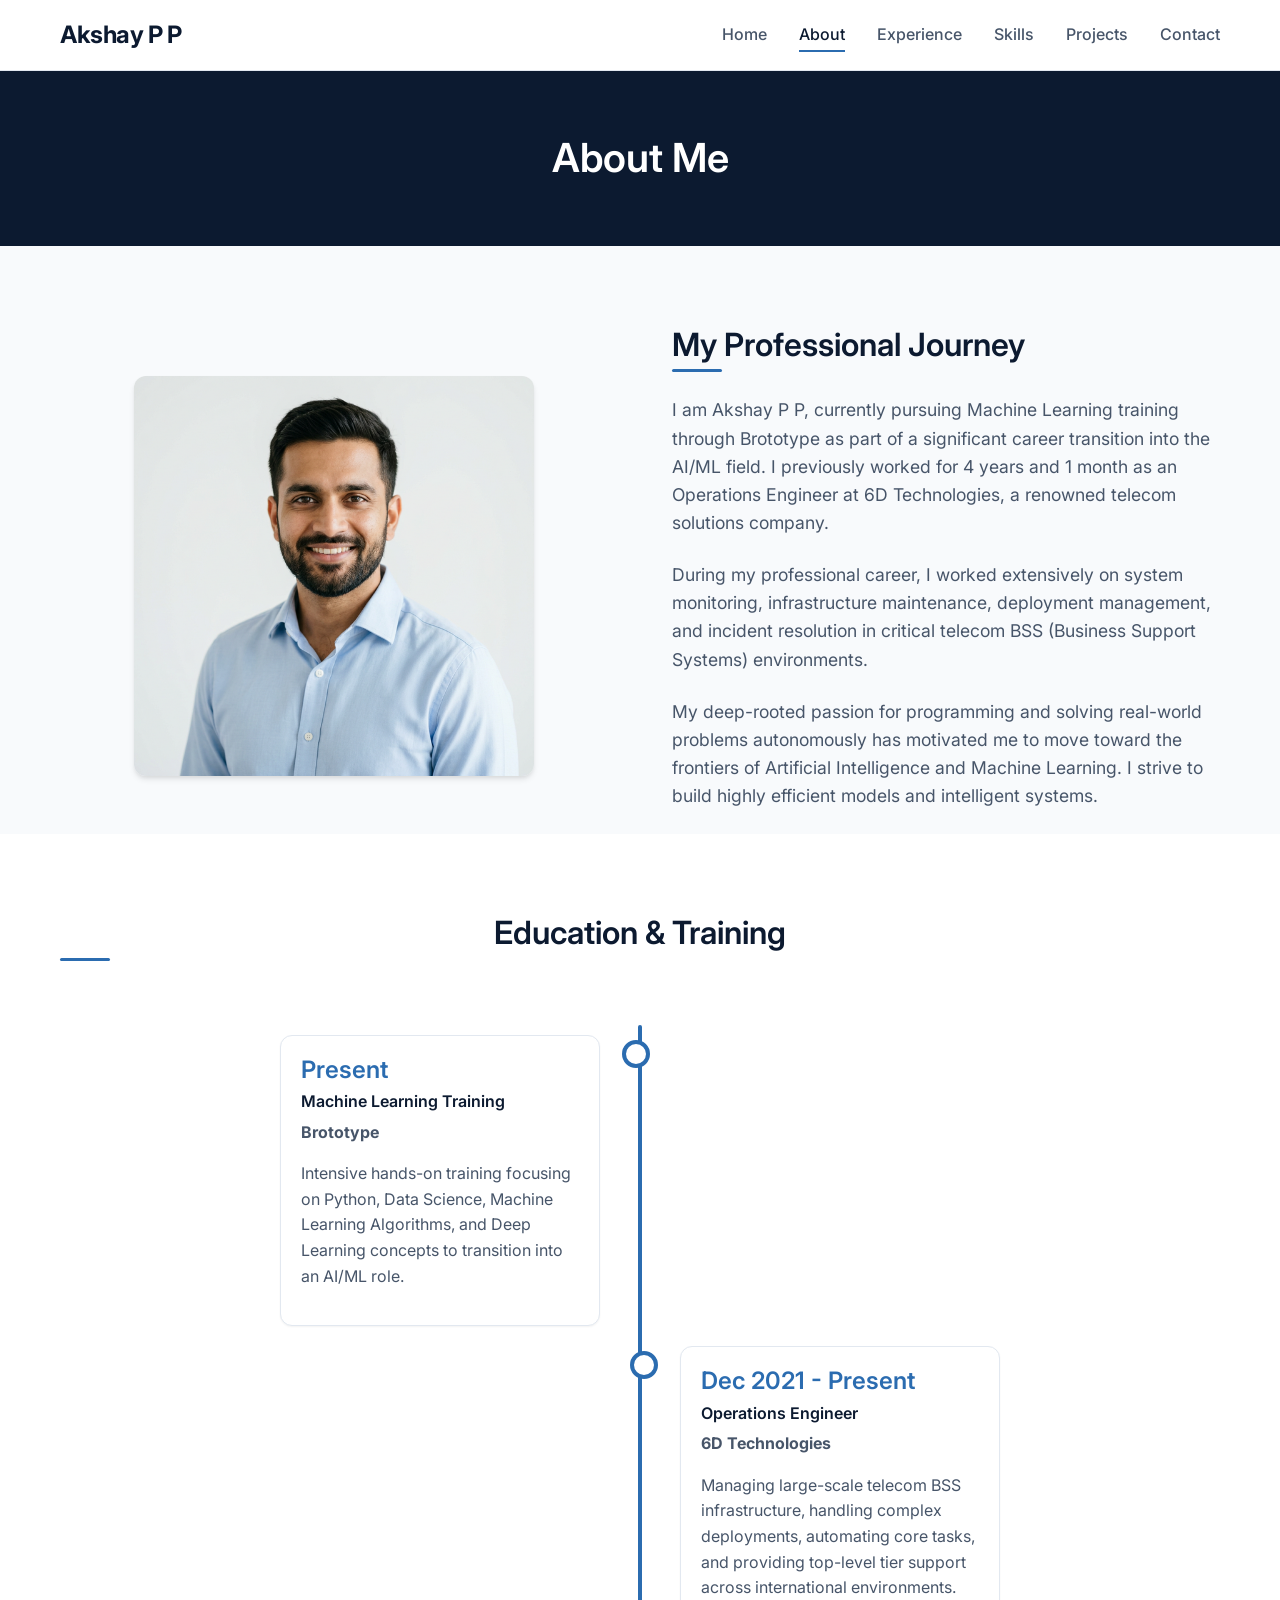
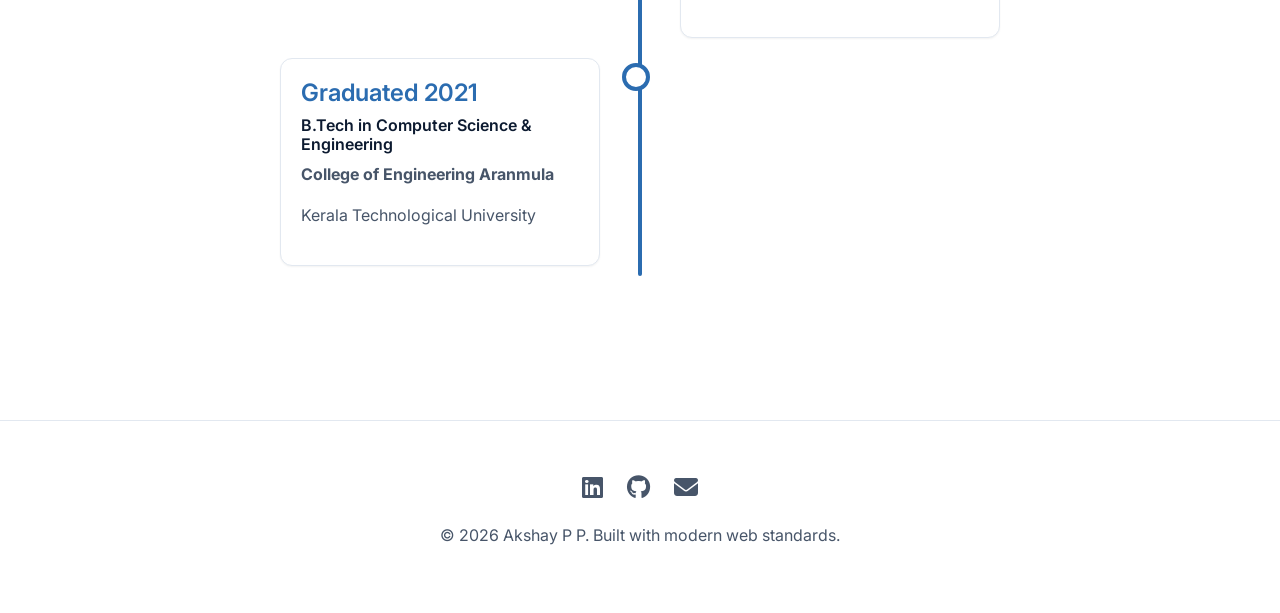
==== Portfolio_website/about.html @ c9c259c6 "Portfolio Website" ====
<!DOCTYPE html>
<html lang="en">
<head>
  <meta charset="UTF-8">
  <meta name="viewport" content="width=device-width, initial-scale=1.0">
  <title>About | Akshay P P</title>
  <meta name="description" content="Learn more about Akshay P P, an aspiring AI/ML Engineer with telecom operations background.">
  <link rel="stylesheet" href="assets/css/style.css">
  <link rel="stylesheet" href="https://cdnjs.cloudflare.com/ajax/libs/font-awesome/6.4.0/css/all.min.css">
  <style>
    .page-header {
      background-color: var(--primary-color);
      color: #fff;
      padding: 4rem 0;
      text-align: center;
    }
    .page-header h1 {
      color: #fff;
      margin-bottom: 0;
    }
    .bio-section {
      display: flex;
      gap: 4rem;
      align-items: center;
      margin-top: 5rem;
    }
    .bio-image {
      flex: 1;
      text-align: center;
    }
    .bio-image img {
      width: 100%;
      max-width: 400px;
      border-radius: 12px;
      box-shadow: var(--shadow-md);
    }
    .bio-content {
      flex: 1;
    }
    .bio-content p {
      font-size: 1.1rem;
      margin-bottom: 1.5rem;
    }

    /* Timeline */
    .timeline {
      position: relative;
      max-width: 800px;
      margin: 4rem auto;
    }
    .timeline::after {
      content: '';
      position: absolute;
      width: 4px;
      background-color: var(--accent-color);
      top: 0;
      bottom: 0;
      left: 50%;
      margin-left: -2px;
      border-radius: 4px;
    }
    .timeline-item {
      padding: 10px 40px;
      position: relative;
      background-color: inherit;
      width: 50%;
    }
    .timeline-item::after {
      content: '';
      position: absolute;
      width: 20px;
      height: 20px;
      right: -10px;
      background-color: var(--bg-card);
      border: 4px solid var(--accent-color);
      top: 15px;
      border-radius: 50%;
      z-index: 1;
    }
    .left { left: 0; }
    .right { left: 50%; }
    .right::after { left: -10px; }
    .timeline-content {
      padding: 20px;
      background-color: var(--bg-card);
      position: relative;
      border-radius: 12px;
      box-shadow: var(--shadow-sm);
      border: 1px solid var(--border-color);
    }
    .timeline-date {
      color: var(--accent-color);
      font-weight: 600;
      margin-bottom: 0.5rem;
    }

    @media (max-width: 768px) {
      .bio-section { flex-direction: column; }
      .timeline::after { left: 31px; }
      .timeline-item { width: 100%; padding-left: 70px; padding-right: 25px; }
      .timeline-item::after { left: 21px; }
      .right { left: 0%; }
    }
  </style>
</head>
<body>

  <!-- Navigation -->
  <nav class="navbar">
    <div class="container nav-container">
      <a href="index.html" class="logo">Akshay P P</a>
      <div class="hamburger">
        <span></span>
        <span></span>
        <span></span>
      </div>
      <ul class="nav-menu">
        <li><a href="index.html" class="nav-link">Home</a></li>
        <li><a href="about.html" class="nav-link">About</a></li>
        <li><a href="experience.html" class="nav-link">Experience</a></li>
        <li><a href="skills.html" class="nav-link">Skills</a></li>
        <li><a href="projects.html" class="nav-link">Projects</a></li>
        <li><a href="contact.html" class="nav-link">Contact</a></li>
      </ul>
    </div>
  </nav>

  <!-- Page Header -->
  <header class="page-header">
    <div class="container">
      <h1 class="fade-in">About Me</h1>
    </div>
  </header>

  <!-- Bio Section -->
  <section class="container bio-section flex-center fade-in">
    <div class="bio-image">
      <img src="assets/images/profile.png" alt="Akshay Professional Photo">
    </div>
    <div class="bio-content">
      <h2>My Professional Journey</h2>
      <p>
        I am Akshay P P, currently pursuing Machine Learning training through Brototype as part of a significant career transition into the AI/ML field. I previously worked for 4 years and 1 month as an Operations Engineer at 6D Technologies, a renowned telecom solutions company.
      </p>
      <p>
        During my professional career, I worked extensively on system monitoring, infrastructure maintenance, deployment management, and incident resolution in critical telecom BSS (Business Support Systems) environments.
      </p>
      <p>
        My deep-rooted passion for programming and solving real-world problems autonomously has motivated me to move toward the frontiers of Artificial Intelligence and Machine Learning. I strive to build highly efficient models and intelligent systems.
      </p>
    </div>
  </section>

  <!-- Education Timeline Section -->
  <section style="background-color: #fff;">
    <div class="container py-3">
      <h2 class="text-center fade-in">Education & Training</h2>
      <div class="timeline fade-in">
        
        <!-- ML Training -->
        <div class="timeline-item left">
          <div class="timeline-content">
            <h3 class="timeline-date">Present</h3>
            <h4>Machine Learning Training</h4>
            <p><strong>Brototype</strong></p>
            <p>Intensive hands-on training focusing on Python, Data Science, Machine Learning Algorithms, and Deep Learning concepts to transition into an AI/ML role.</p>
          </div>
        </div>

        <!-- Career -->
        <div class="timeline-item right">
          <div class="timeline-content">
            <h3 class="timeline-date">Dec 2021 - Present</h3>
            <h4>Operations Engineer</h4>
            <p><strong>6D Technologies</strong></p>
            <p>Managing large-scale telecom BSS infrastructure, handling complex deployments, automating core tasks, and providing top-level tier support across international environments.</p>
          </div>
        </div>

        <!-- Degree -->
        <div class="timeline-item left">
          <div class="timeline-content">
            <h3 class="timeline-date">Graduated 2021</h3>
            <h4>B.Tech in Computer Science & Engineering</h4>
            <p><strong>College of Engineering Aranmula</strong></p>
            <p>Kerala Technological University</p>
          </div>
        </div>

      </div>
    </div>
  </section>

  <!-- Footer -->
  <footer>
    <div class="container footer-content">
      <div class="social-links">
        <a href="https://www.linkedin.com/in/akshaypramodp" target="_blank" aria-label="LinkedIn"><i class="fab fa-linkedin"></i></a>
        <a href="https://github.com/akshaypramodp" target="_blank" aria-label="GitHub"><i class="fab fa-github"></i></a>
        <a href="mailto:akshaypramod107@gmail.com" aria-label="Email"><i class="fas fa-envelope"></i></a>
      </div>
      <p>&copy; 2026 Akshay P P. Built with modern web standards.</p>
    </div>
  </footer>

  <script src="assets/js/main.js"></script>
</body>
</html>
---- Portfolio_website/assets/css/style.css ----
/* Google Fonts: Inter */
@import url('https://fonts.googleapis.com/css2?family=Inter:wght@300;400;500;600;700&display=swap');

/* CSS Variables for Light Theme */
:root {
  --primary-color: #0c1a30; /* Navy blue */
  --secondary-color: #1a365d; /* Lighter navy */
  --accent-color: #2b6cb0; /* Bright blue for links/buttons */
  --text-primary: #1e293b; /* Dark Slate Gray */
  --text-secondary: #475569; /* Gray */
  --bg-main: #f8fafc; /* Very light gray */
  --bg-card: #ffffff; /* White */
  --border-color: #e2e8f0;
  
  --font-family: 'Inter', sans-serif;
  
  --shadow-sm: 0 1px 2px rgba(0,0,0,0.05);
  --shadow-md: 0 4px 6px -1px rgba(0,0,0,0.1), 0 2px 4px -1px rgba(0,0,0,0.06);
  --shadow-lg: 0 10px 15px -3px rgba(0,0,0,0.1), 0 4px 6px -2px rgba(0,0,0,0.05);
  
  --transition: all 0.3s cubic-bezier(0.4, 0, 0.2, 1);
}

/* Reset and Base Styles */
* {
  margin: 0;
  padding: 0;
  box-sizing: border-box;
}

html {
  scroll-behavior: smooth;
}

body {
  font-family: var(--font-family);
  background-color: var(--bg-main);
  color: var(--text-primary);
  line-height: 1.6;
  padding-top: 70px; /* Space for sticky nav */
}

a {
  text-decoration: none;
  color: var(--accent-color);
  transition: var(--transition);
}

a:hover {
  filter: brightness(1.2);
}

ul {
  list-style: none;
}

img {
  max-width: 100%;
  border-radius: 8px;
}

/* Container */
.container {
  max-width: 1200px;
  margin: 0 auto;
  padding: 0 20px;
}

/* Typography */
h1, h2, h3, h4, h5, h6 {
  font-weight: 600;
  line-height: 1.2;
  margin-bottom: 0.5em;
  color: var(--primary-color);
}

h1 { font-size: 2.5rem; }
h2 { font-size: 2rem; position: relative; padding-bottom: 0.5rem; margin-bottom: 1.5rem; }
h2::after {
  content: '';
  position: absolute;
  left: 0;
  bottom: 0;
  height: 3px;
  width: 50px;
  background-color: var(--accent-color);
  border-radius: 2px;
}
h3 { font-size: 1.5rem; }
p { margin-bottom: 1rem; color: var(--text-secondary); }

/* Navigation Area */
.navbar {
  position: fixed;
  top: 0;
  left: 0;
  width: 100%;
  background: rgba(255, 255, 255, 0.95);
  backdrop-filter: blur(10px);
  z-index: 1000;
  border-bottom: 1px solid var(--border-color);
  transition: var(--transition);
}

.nav-container {
  display: flex;
  justify-content: space-between;
  align-items: center;
  height: 70px;
}

.logo {
  font-size: 1.5rem;
  font-weight: 700;
  color: var(--primary-color);
  letter-spacing: -0.5px;
}

.nav-menu {
  display: flex;
  gap: 2rem;
}

.nav-link {
  color: var(--text-secondary);
  font-weight: 500;
  padding: 0.5rem 0;
  position: relative;
}

.nav-link::after {
  content: '';
  position: absolute;
  bottom: 0;
  left: 0;
  width: 0;
  height: 2px;
  background-color: var(--accent-color);
  transition: var(--transition);
}

.nav-link:hover::after,
.nav-link.active::after {
  width: 100%;
}

.nav-link:hover,
.nav-link.active {
  color: var(--primary-color);
}

/* Hamburger menu (Mobile) */
.hamburger {
  display: none;
  cursor: pointer;
  flex-direction: column;
  gap: 5px;
}
.hamburger span {
  display: block;
  width: 25px;
  height: 3px;
  background-color: var(--primary-color);
  transition: var(--transition);
}

/* Buttons */
.btn {
  display: inline-block;
  padding: 0.75rem 1.5rem;
  border-radius: 6px;
  font-weight: 500;
  text-align: center;
  cursor: pointer;
  border: none;
  transition: var(--transition);
}

.btn-primary {
  background-color: var(--accent-color);
  color: #fff;
}
.btn-primary:hover {
  background-color: var(--secondary-color);
  color: #fff;
  transform: translateY(-2px);
  box-shadow: var(--shadow-md);
}

.btn-secondary {
  background-color: transparent;
  color: var(--accent-color);
  border: 1px solid var(--accent-color);
}
.btn-secondary:hover {
  background-color: rgba(43, 108, 176, 0.05);
  transform: translateY(-2px);
}

/* Layout Utilities & Grids */
.grid {
  display: grid;
  gap: 2rem;
}
.grid-2 { grid-template-columns: repeat(auto-fit, minmax(300px, 1fr)); }
.grid-3 { grid-template-columns: repeat(auto-fit, minmax(250px, 1fr)); }

.flex-center {
  display: flex;
  justify-content: center;
  align-items: center;
}

/* Cards */
.card {
  background: var(--bg-card);
  border: 1px solid var(--border-color);
  border-radius: 12px;
  padding: 1.5rem;
  box-shadow: var(--shadow-sm);
  transition: var(--transition);
  height: 100%;
}

.card:hover {
  box-shadow: var(--shadow-lg);
  transform: translateY(-5px);
  border-color: rgba(43, 108, 176, 0.3);
}

.card-title {
  font-size: 1.2rem;
  margin-bottom: 0.5rem;
  color: var(--primary-color);
}

.card-subtitle {
  font-size: 0.9rem;
  color: var(--accent-color);
  margin-bottom: 1rem;
  font-weight: 500;
}

/* Sections */
section {
  padding: 5rem 0;
}

/* Footer */
footer {
  background-color: #fff;
  border-top: 1px solid var(--border-color);
  padding: 3rem 0;
  text-align: center;
  margin-top: auto;
}

.footer-content {
  display: flex;
  flex-direction: column;
  gap: 1rem;
  align-items: center;
}

.social-links {
  display: flex;
  gap: 1.5rem;
}

.social-links a {
  color: var(--text-secondary);
  font-size: 1.5rem;
}
.social-links a:hover {
  color: var(--accent-color);
  transform: scale(1.1);
}

/* Utilities */
.text-center { text-align: center; }
.mt-1 { margin-top: 1rem; } .mt-2 { margin-top: 2rem; } .mt-3 { margin-top: 3rem; }
.mb-1 { margin-bottom: 1rem; } .mb-2 { margin-bottom: 2rem; } .mb-3 { margin-bottom: 3rem; }

/* Animations */
.fade-in {
  opacity: 0;
  transform: translateY(20px);
  transition: opacity 0.6s ease-out, transform 0.6s ease-out;
}

.fade-in.is-visible {
  opacity: 1;
  transform: translateY(0);
}

/* Media Queries */
@media (max-width: 768px) {
  body { padding-top: 60px; }
  .nav-container { height: 60px; }
  h1 { font-size: 2rem; }
  
  .hamburger { display: flex; }
  
  .nav-menu {
    position: fixed;
    top: 60px;
    left: -100%;
    width: 100%;
    height: calc(100vh - 60px);
    background-color: var(--bg-card);
    flex-direction: column;
    align-items: center;
    justify-content: center;
    transition: 0.4s ease;
    gap: 3rem;
  }
  
  .nav-menu.active {
    left: 0;
  }
}
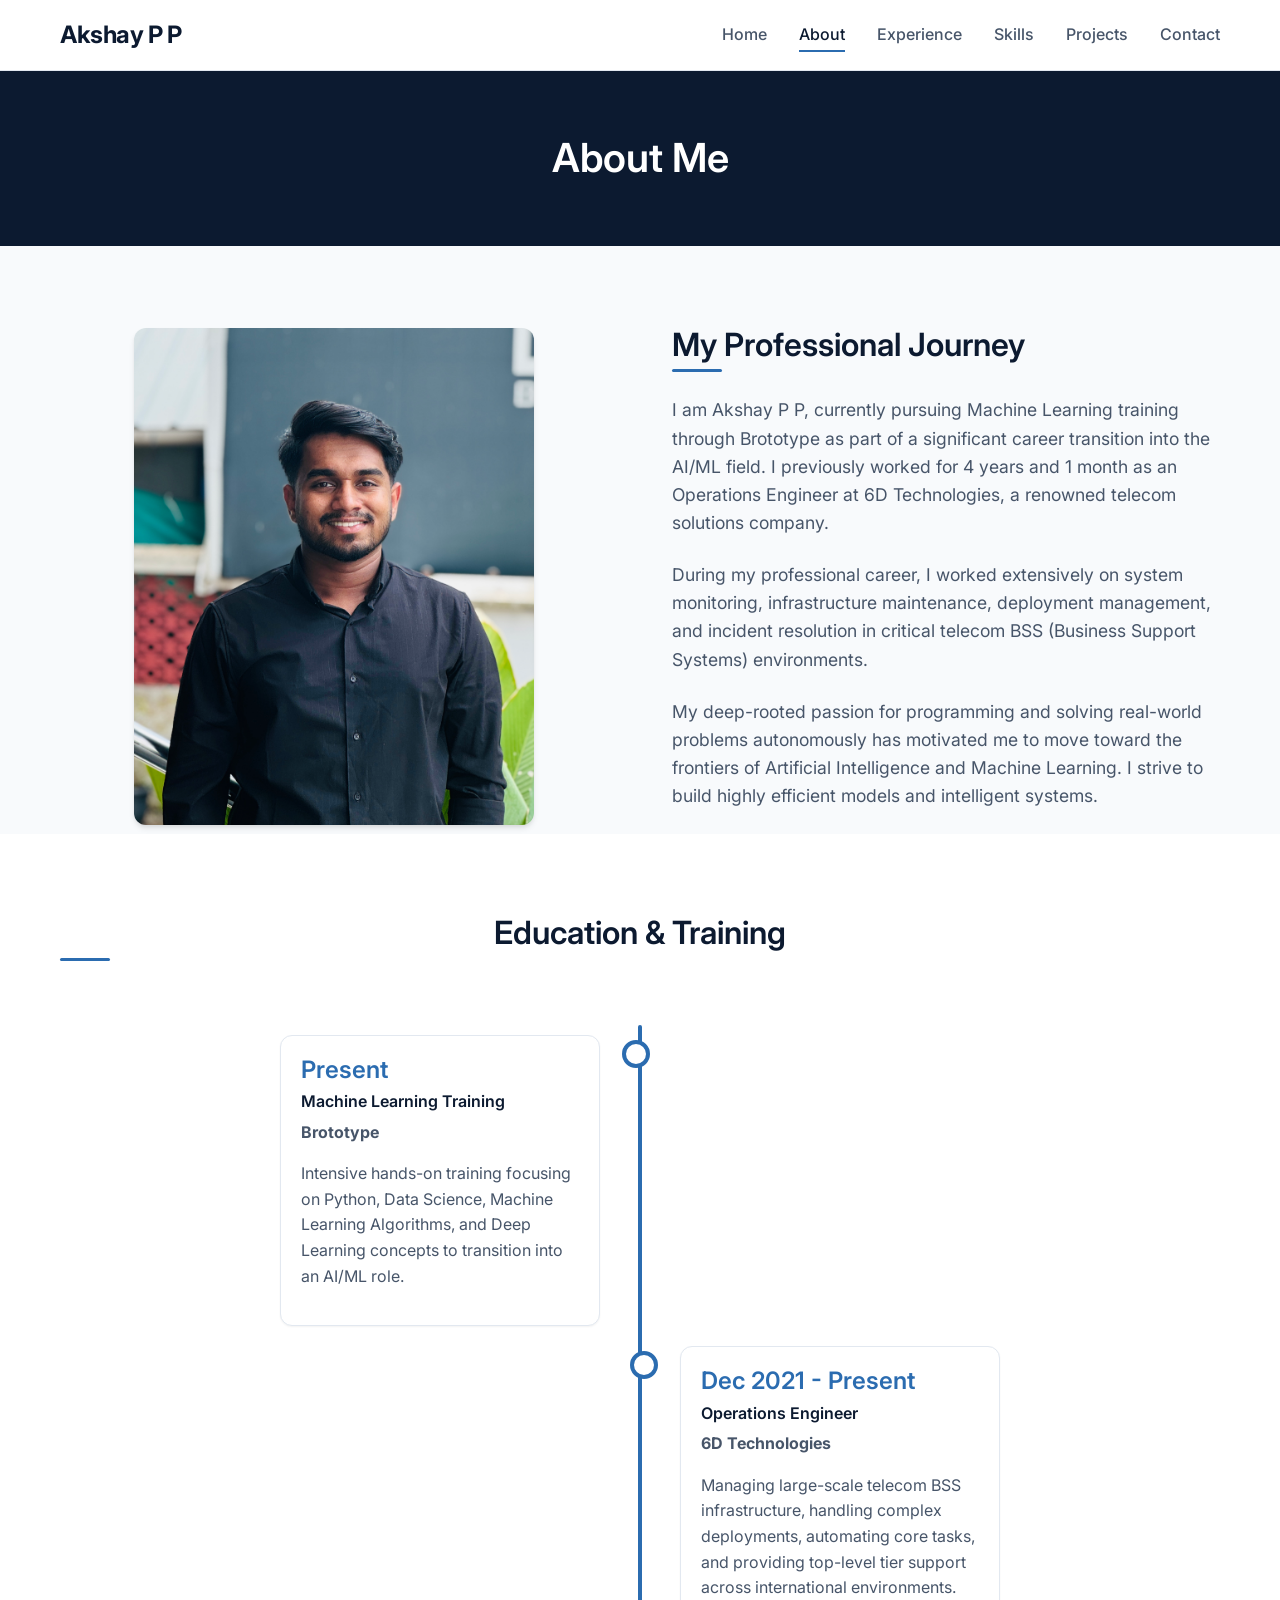
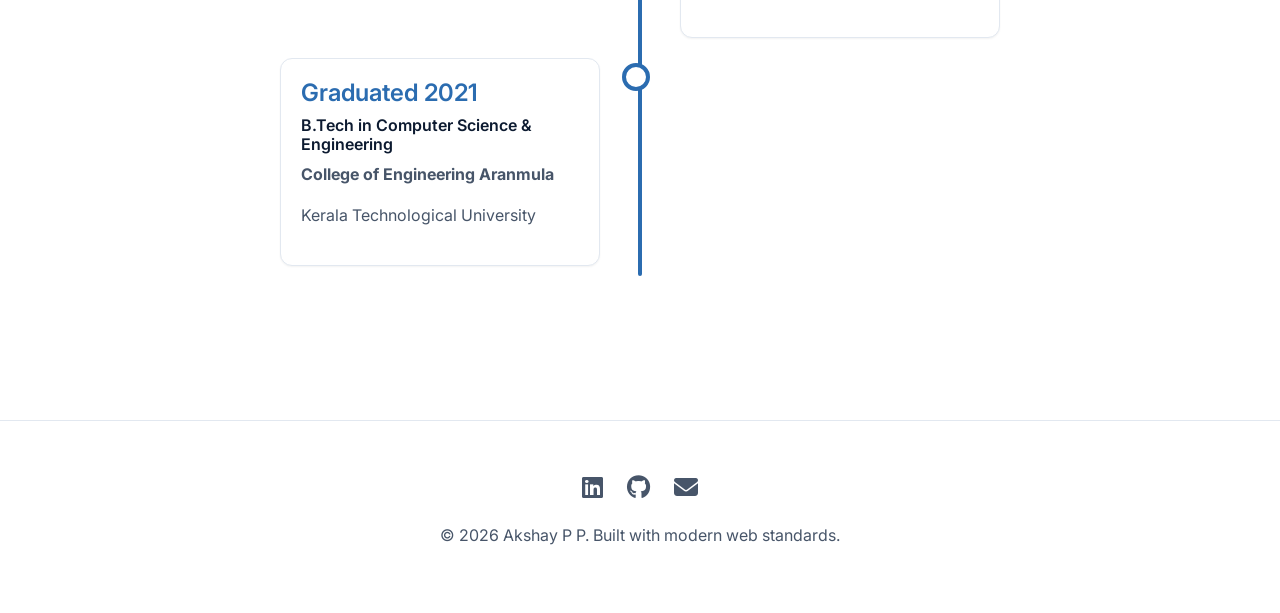
==== commit 60439b8e: "Personal details change" ====
--- a/Portfolio_website/about.html
+++ b/Portfolio_website/about.html
@@ -1,10 +1,12 @@
 <!DOCTYPE html>
 <html lang="en">
+
 <head>
   <meta charset="UTF-8">
   <meta name="viewport" content="width=device-width, initial-scale=1.0">
   <title>About | Akshay P P</title>
-  <meta name="description" content="Learn more about Akshay P P, an aspiring AI/ML Engineer with telecom operations background.">
+  <meta name="description"
+    content="Learn more about Akshay P P, an aspiring AI/ML Engineer with telecom operations background.">
   <link rel="stylesheet" href="assets/css/style.css">
   <link rel="stylesheet" href="https://cdnjs.cloudflare.com/ajax/libs/font-awesome/6.4.0/css/all.min.css">
   <style>
@@ -14,29 +16,35 @@
       padding: 4rem 0;
       text-align: center;
     }
+
     .page-header h1 {
       color: #fff;
       margin-bottom: 0;
     }
+
     .bio-section {
       display: flex;
       gap: 4rem;
       align-items: center;
       margin-top: 5rem;
     }
+
     .bio-image {
       flex: 1;
       text-align: center;
     }
+
     .bio-image img {
       width: 100%;
       max-width: 400px;
       border-radius: 12px;
       box-shadow: var(--shadow-md);
     }
+
     .bio-content {
       flex: 1;
     }
+
     .bio-content p {
       font-size: 1.1rem;
       margin-bottom: 1.5rem;
@@ -48,6 +56,7 @@
       max-width: 800px;
       margin: 4rem auto;
     }
+
     .timeline::after {
       content: '';
       position: absolute;
@@ -59,12 +68,14 @@
       margin-left: -2px;
       border-radius: 4px;
     }
+
     .timeline-item {
       padding: 10px 40px;
       position: relative;
       background-color: inherit;
       width: 50%;
     }
+
     .timeline-item::after {
       content: '';
       position: absolute;
@@ -77,9 +88,19 @@
       border-radius: 50%;
       z-index: 1;
     }
-    .left { left: 0; }
-    .right { left: 50%; }
-    .right::after { left: -10px; }
+
+    .left {
+      left: 0;
+    }
+
+    .right {
+      left: 50%;
+    }
+
+    .right::after {
+      left: -10px;
+    }
+
     .timeline-content {
       padding: 20px;
       background-color: var(--bg-card);
@@ -88,6 +109,7 @@
       box-shadow: var(--shadow-sm);
       border: 1px solid var(--border-color);
     }
+
     .timeline-date {
       color: var(--accent-color);
       font-weight: 600;
@@ -95,14 +117,31 @@
     }
 
     @media (max-width: 768px) {
-      .bio-section { flex-direction: column; }
-      .timeline::after { left: 31px; }
-      .timeline-item { width: 100%; padding-left: 70px; padding-right: 25px; }
-      .timeline-item::after { left: 21px; }
-      .right { left: 0%; }
+      .bio-section {
+        flex-direction: column;
+      }
+
+      .timeline::after {
+        left: 31px;
+      }
+
+      .timeline-item {
+        width: 100%;
+        padding-left: 70px;
+        padding-right: 25px;
+      }
+
+      .timeline-item::after {
+        left: 21px;
+      }
+
+      .right {
+        left: 0%;
+      }
     }
   </style>
 </head>
+
 <body>
 
   <!-- Navigation -->
@@ -135,18 +174,23 @@
   <!-- Bio Section -->
   <section class="container bio-section flex-center fade-in">
     <div class="bio-image">
-      <img src="assets/images/profile.png" alt="Akshay Professional Photo">
+      <img src="assets/images/profile-2.jpeg" alt="Akshay Professional Photo">
     </div>
     <div class="bio-content">
       <h2>My Professional Journey</h2>
       <p>
-        I am Akshay P P, currently pursuing Machine Learning training through Brototype as part of a significant career transition into the AI/ML field. I previously worked for 4 years and 1 month as an Operations Engineer at 6D Technologies, a renowned telecom solutions company.
+        I am Akshay P P, currently pursuing Machine Learning training through Brototype as part of a significant career
+        transition into the AI/ML field. I previously worked for 4 years and 1 month as an Operations Engineer at 6D
+        Technologies, a renowned telecom solutions company.
       </p>
       <p>
-        During my professional career, I worked extensively on system monitoring, infrastructure maintenance, deployment management, and incident resolution in critical telecom BSS (Business Support Systems) environments.
+        During my professional career, I worked extensively on system monitoring, infrastructure maintenance, deployment
+        management, and incident resolution in critical telecom BSS (Business Support Systems) environments.
       </p>
       <p>
-        My deep-rooted passion for programming and solving real-world problems autonomously has motivated me to move toward the frontiers of Artificial Intelligence and Machine Learning. I strive to build highly efficient models and intelligent systems.
+        My deep-rooted passion for programming and solving real-world problems autonomously has motivated me to move
+        toward the frontiers of Artificial Intelligence and Machine Learning. I strive to build highly efficient models
+        and intelligent systems.
       </p>
     </div>
   </section>
@@ -156,14 +200,15 @@
     <div class="container py-3">
       <h2 class="text-center fade-in">Education & Training</h2>
       <div class="timeline fade-in">
-        
+
         <!-- ML Training -->
         <div class="timeline-item left">
           <div class="timeline-content">
             <h3 class="timeline-date">Present</h3>
             <h4>Machine Learning Training</h4>
             <p><strong>Brototype</strong></p>
-            <p>Intensive hands-on training focusing on Python, Data Science, Machine Learning Algorithms, and Deep Learning concepts to transition into an AI/ML role.</p>
+            <p>Intensive hands-on training focusing on Python, Data Science, Machine Learning Algorithms, and Deep
+              Learning concepts to transition into an AI/ML role.</p>
           </div>
         </div>
 
@@ -173,7 +218,8 @@
             <h3 class="timeline-date">Dec 2021 - Present</h3>
             <h4>Operations Engineer</h4>
             <p><strong>6D Technologies</strong></p>
-            <p>Managing large-scale telecom BSS infrastructure, handling complex deployments, automating core tasks, and providing top-level tier support across international environments.</p>
+            <p>Managing large-scale telecom BSS infrastructure, handling complex deployments, automating core tasks, and
+              providing top-level tier support across international environments.</p>
           </div>
         </div>
 
@@ -195,7 +241,8 @@
   <footer>
     <div class="container footer-content">
       <div class="social-links">
-        <a href="https://www.linkedin.com/in/akshaypramodp" target="_blank" aria-label="LinkedIn"><i class="fab fa-linkedin"></i></a>
+        <a href="https://www.linkedin.com/in/akshaypramodp" target="_blank" aria-label="LinkedIn"><i
+            class="fab fa-linkedin"></i></a>
         <a href="https://github.com/akshaypramodp" target="_blank" aria-label="GitHub"><i class="fab fa-github"></i></a>
         <a href="mailto:akshaypramod107@gmail.com" aria-label="Email"><i class="fas fa-envelope"></i></a>
       </div>
@@ -205,4 +252,5 @@
 
   <script src="assets/js/main.js"></script>
 </body>
-</html>
+
+</html>
--- a/Portfolio_website/assets/css/style.css
+++ b/Portfolio_website/assets/css/style.css
@@ -3,13 +3,13 @@
 
 /* CSS Variables for Light Theme */
 :root {
-  --primary-color: #0c1a30; /* Navy blue */
-  --secondary-color: #1a365d; /* Lighter navy */
-  --accent-color: #2b6cb0; /* Bright blue for links/buttons */
-  --text-primary: #1e293b; /* Dark Slate Gray */
-  --text-secondary: #475569; /* Gray */
-  --bg-main: #f8fafc; /* Very light gray */
-  --bg-card: #ffffff; /* White */
+  --primary-color: #0c1a30; 
+  --secondary-color: #1a365d; 
+  --accent-color: #2b6cb0;
+  --text-primary: #1e293b;
+  --text-secondary: #475569;
+  --bg-main: #f8fafc;
+  --bg-card: #ffffff;
   --border-color: #e2e8f0;
   
   --font-family: 'Inter', sans-serif;
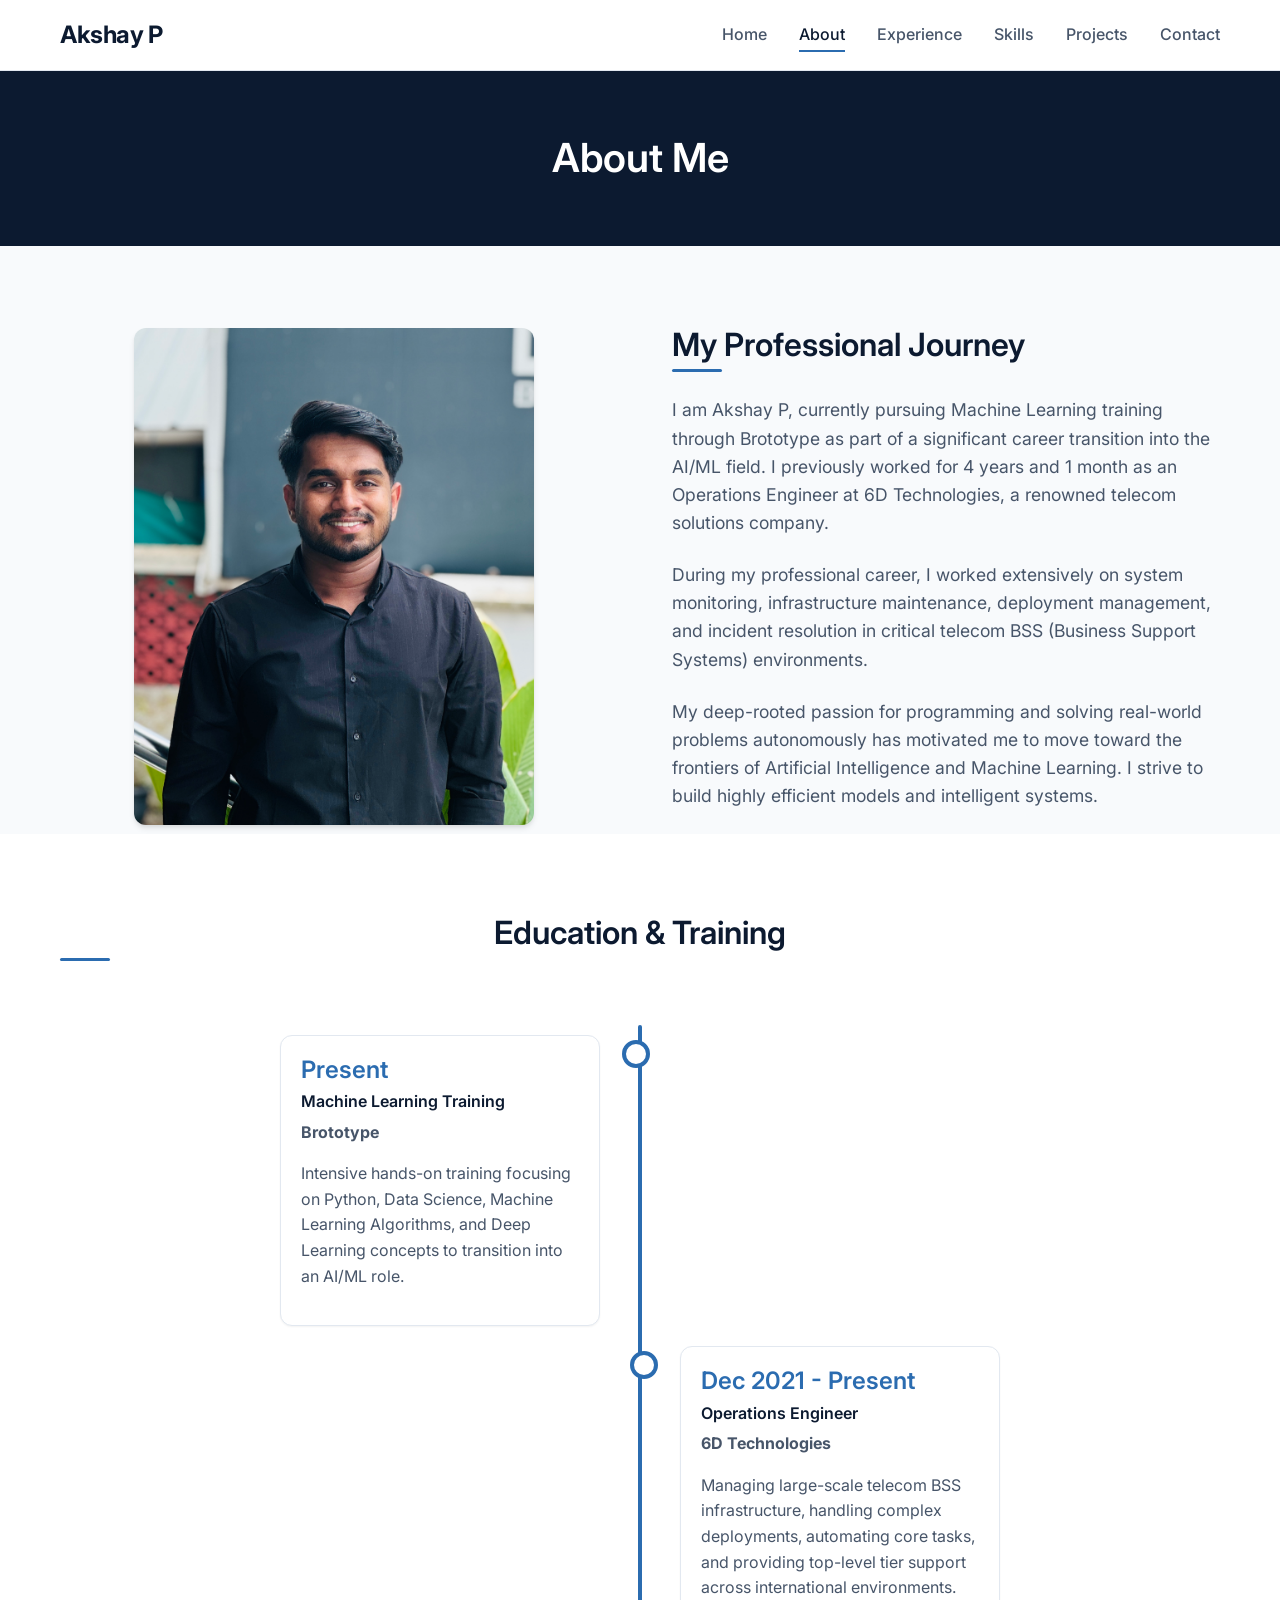
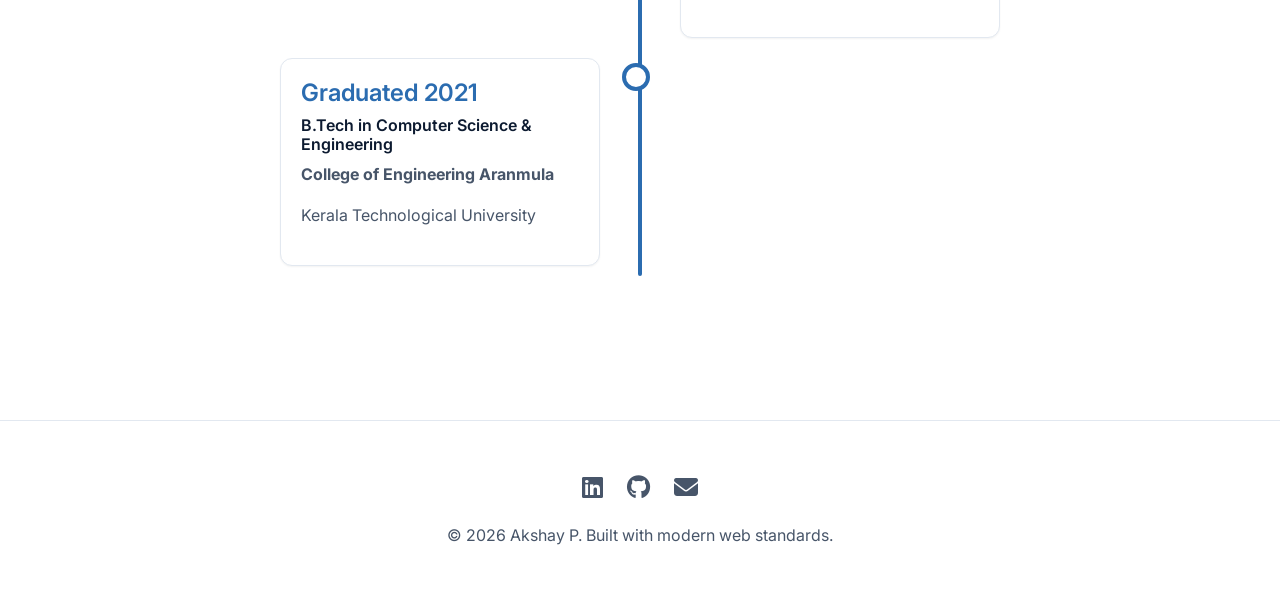
==== commit 7d099400: "Completed Portfolio website." ====
--- a/Portfolio_website/about.html
+++ b/Portfolio_website/about.html
@@ -4,9 +4,9 @@
 <head>
   <meta charset="UTF-8">
   <meta name="viewport" content="width=device-width, initial-scale=1.0">
-  <title>About | Akshay P P</title>
+  <title>About | Akshay P</title>
   <meta name="description"
-    content="Learn more about Akshay P P, an aspiring AI/ML Engineer with telecom operations background.">
+    content="Learn more about Akshay P, an aspiring AI/ML Engineer with telecom operations background.">
   <link rel="stylesheet" href="assets/css/style.css">
   <link rel="stylesheet" href="https://cdnjs.cloudflare.com/ajax/libs/font-awesome/6.4.0/css/all.min.css">
   <style>
@@ -147,7 +147,7 @@
   <!-- Navigation -->
   <nav class="navbar">
     <div class="container nav-container">
-      <a href="index.html" class="logo">Akshay P P</a>
+      <a href="index.html" class="logo">Akshay P</a>
       <div class="hamburger">
         <span></span>
         <span></span>
@@ -179,7 +179,7 @@
     <div class="bio-content">
       <h2>My Professional Journey</h2>
       <p>
-        I am Akshay P P, currently pursuing Machine Learning training through Brototype as part of a significant career
+        I am Akshay P, currently pursuing Machine Learning training through Brototype as part of a significant career
         transition into the AI/ML field. I previously worked for 4 years and 1 month as an Operations Engineer at 6D
         Technologies, a renowned telecom solutions company.
       </p>
@@ -246,7 +246,7 @@
         <a href="https://github.com/akshaypramodp" target="_blank" aria-label="GitHub"><i class="fab fa-github"></i></a>
         <a href="mailto:akshaypramod107@gmail.com" aria-label="Email"><i class="fas fa-envelope"></i></a>
       </div>
-      <p>&copy; 2026 Akshay P P. Built with modern web standards.</p>
+      <p>&copy; 2026 Akshay P. Built with modern web standards.</p>
     </div>
   </footer>
 
